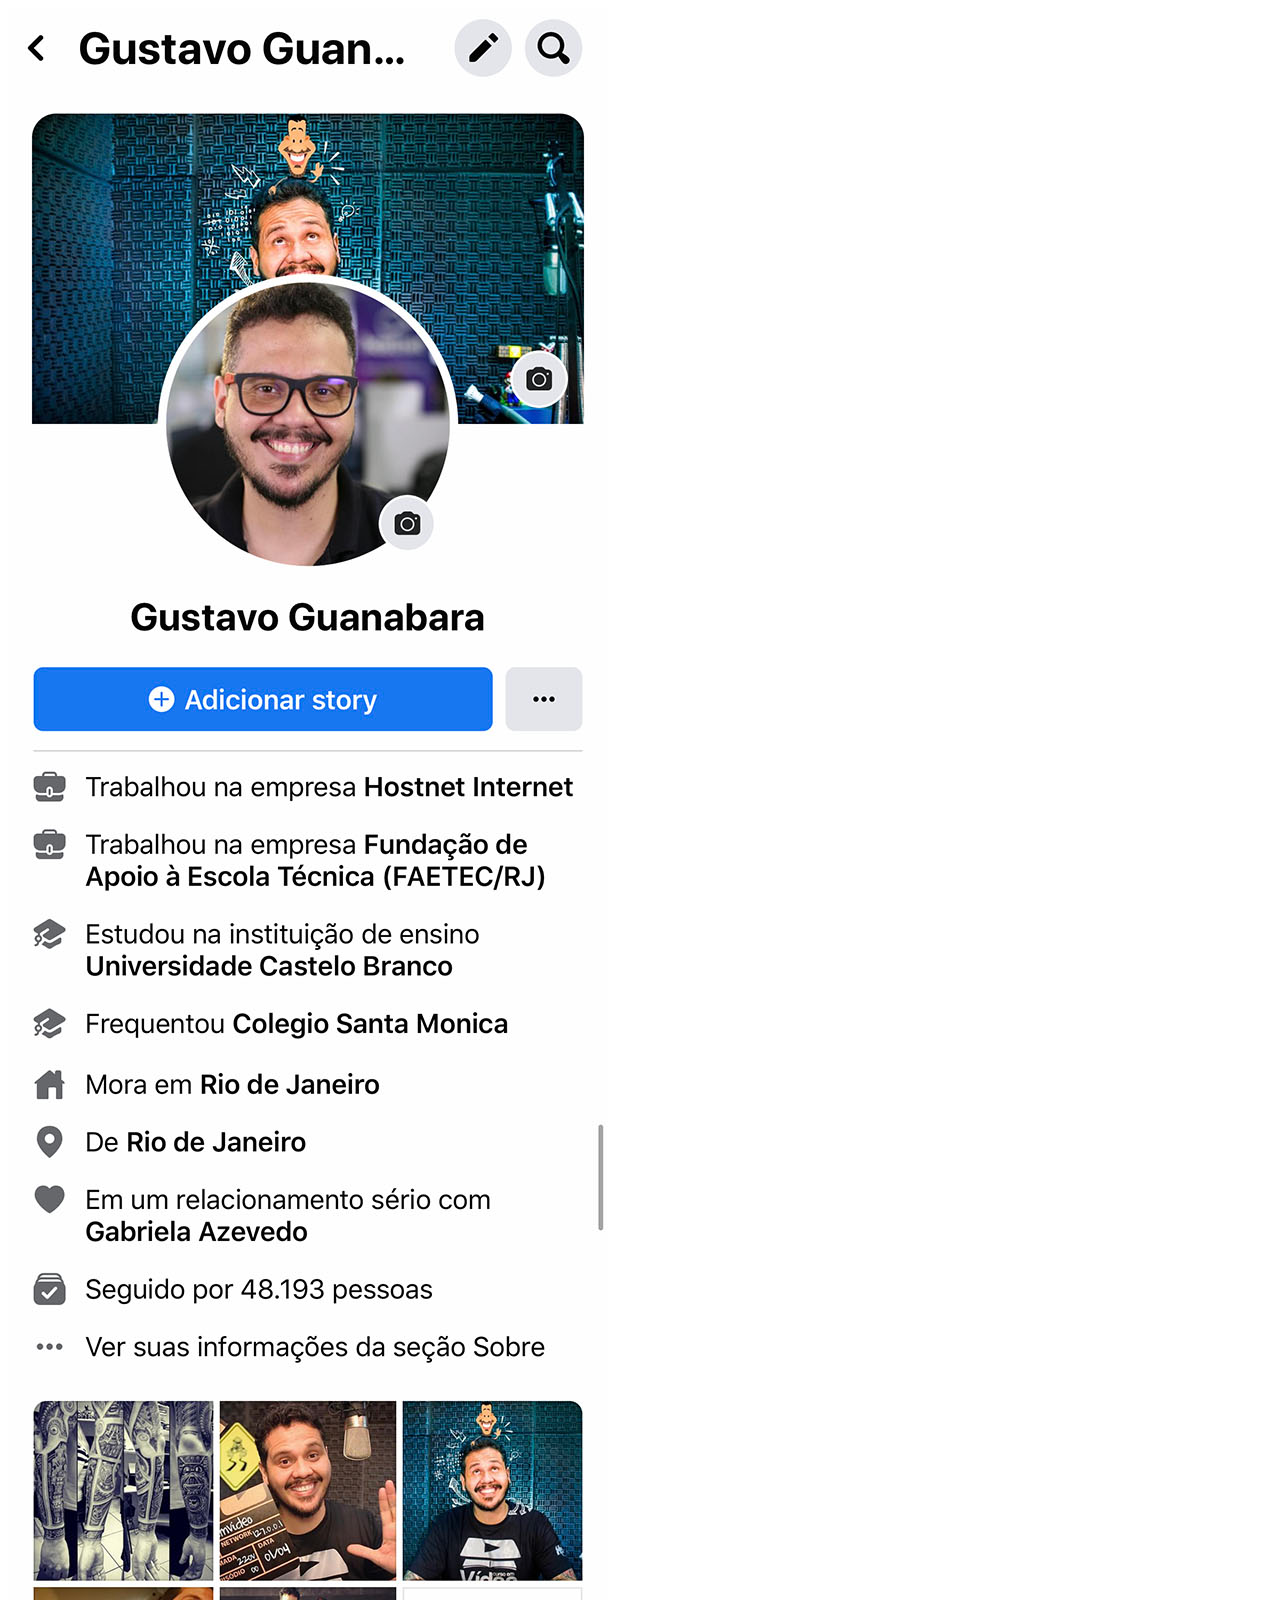
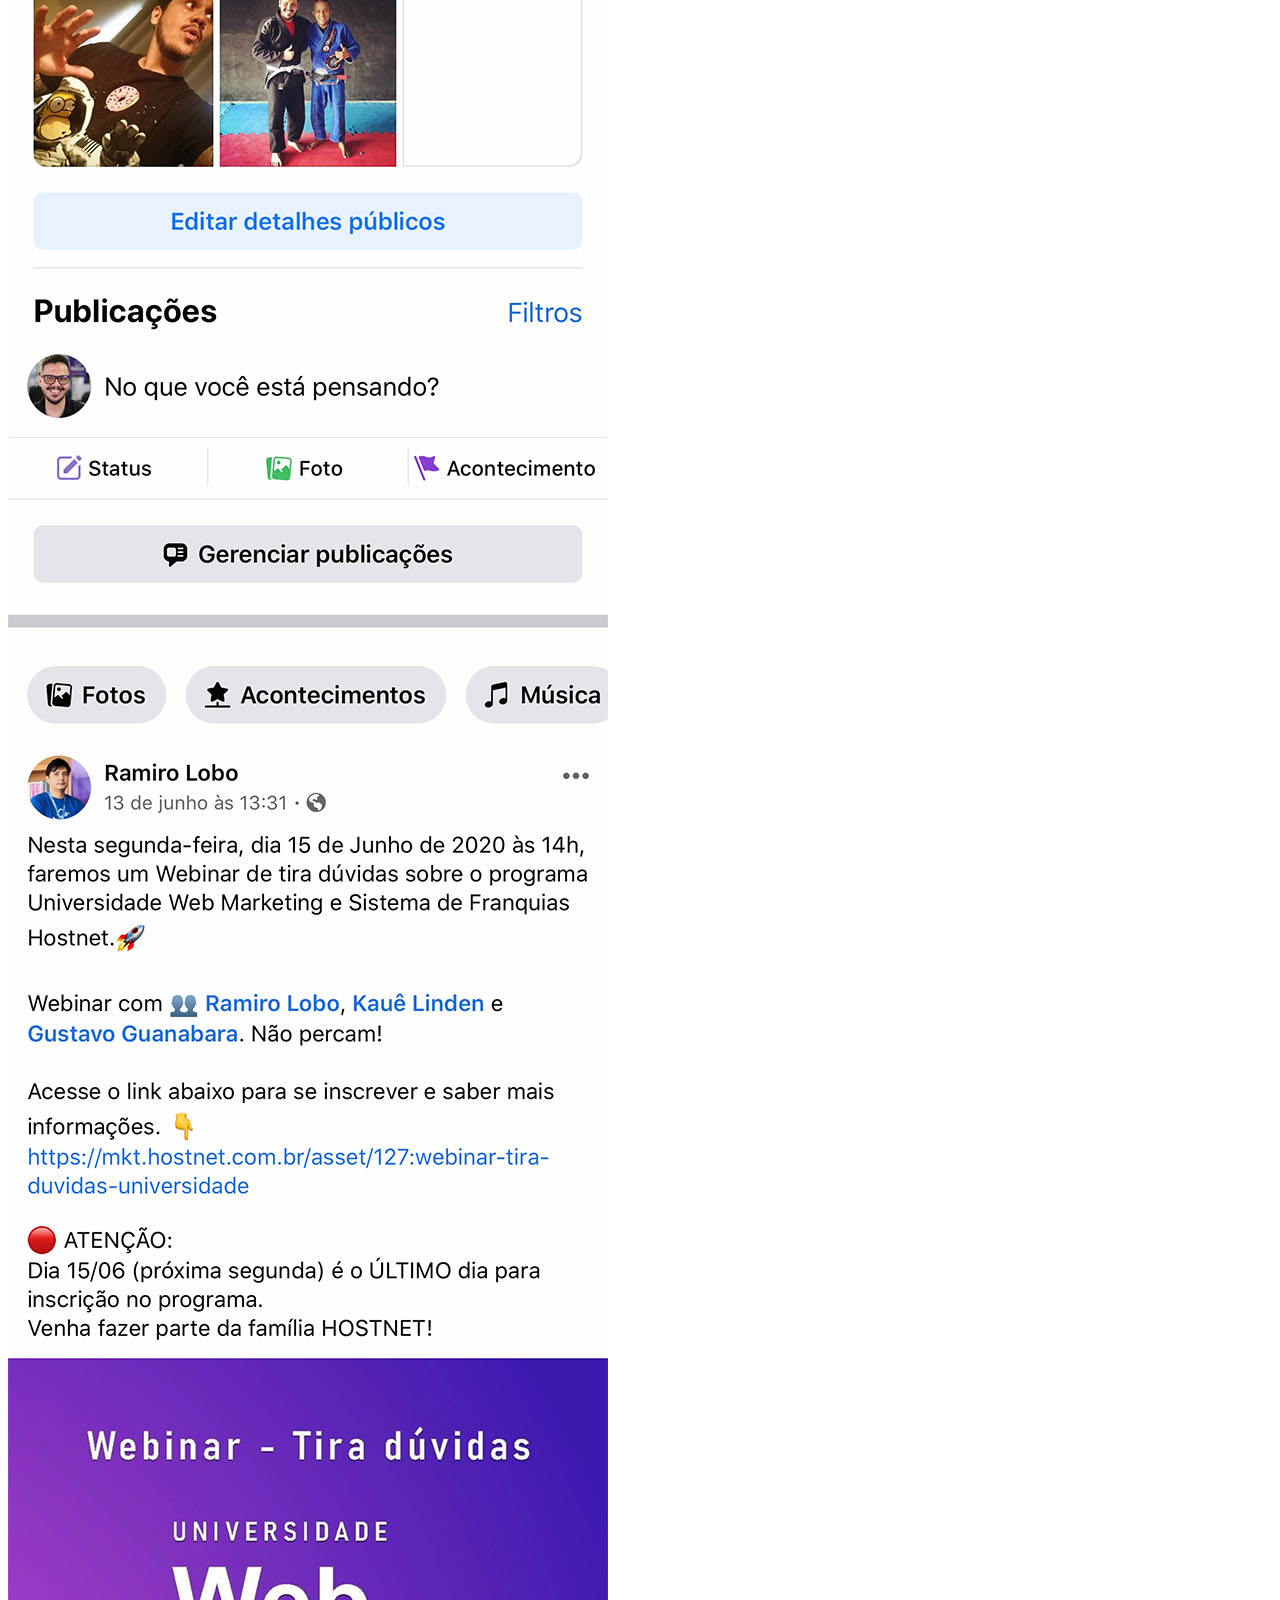
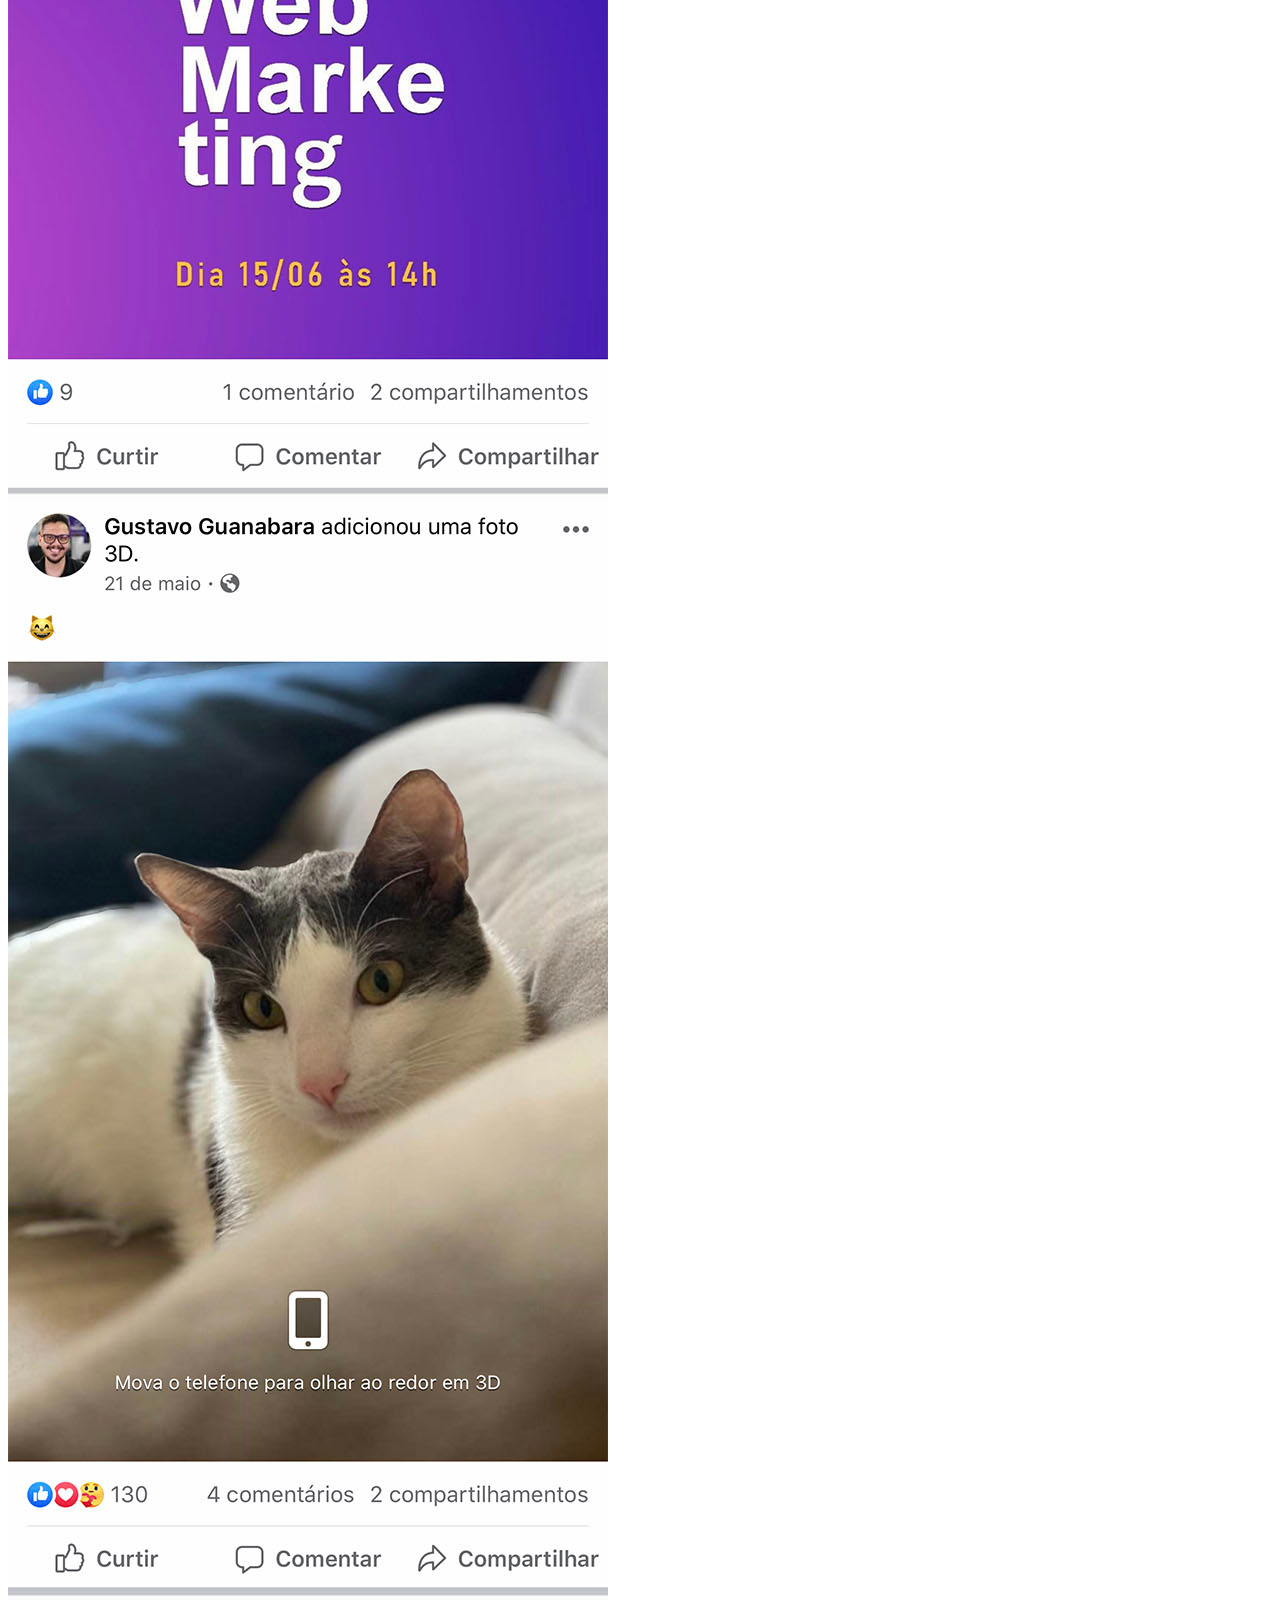
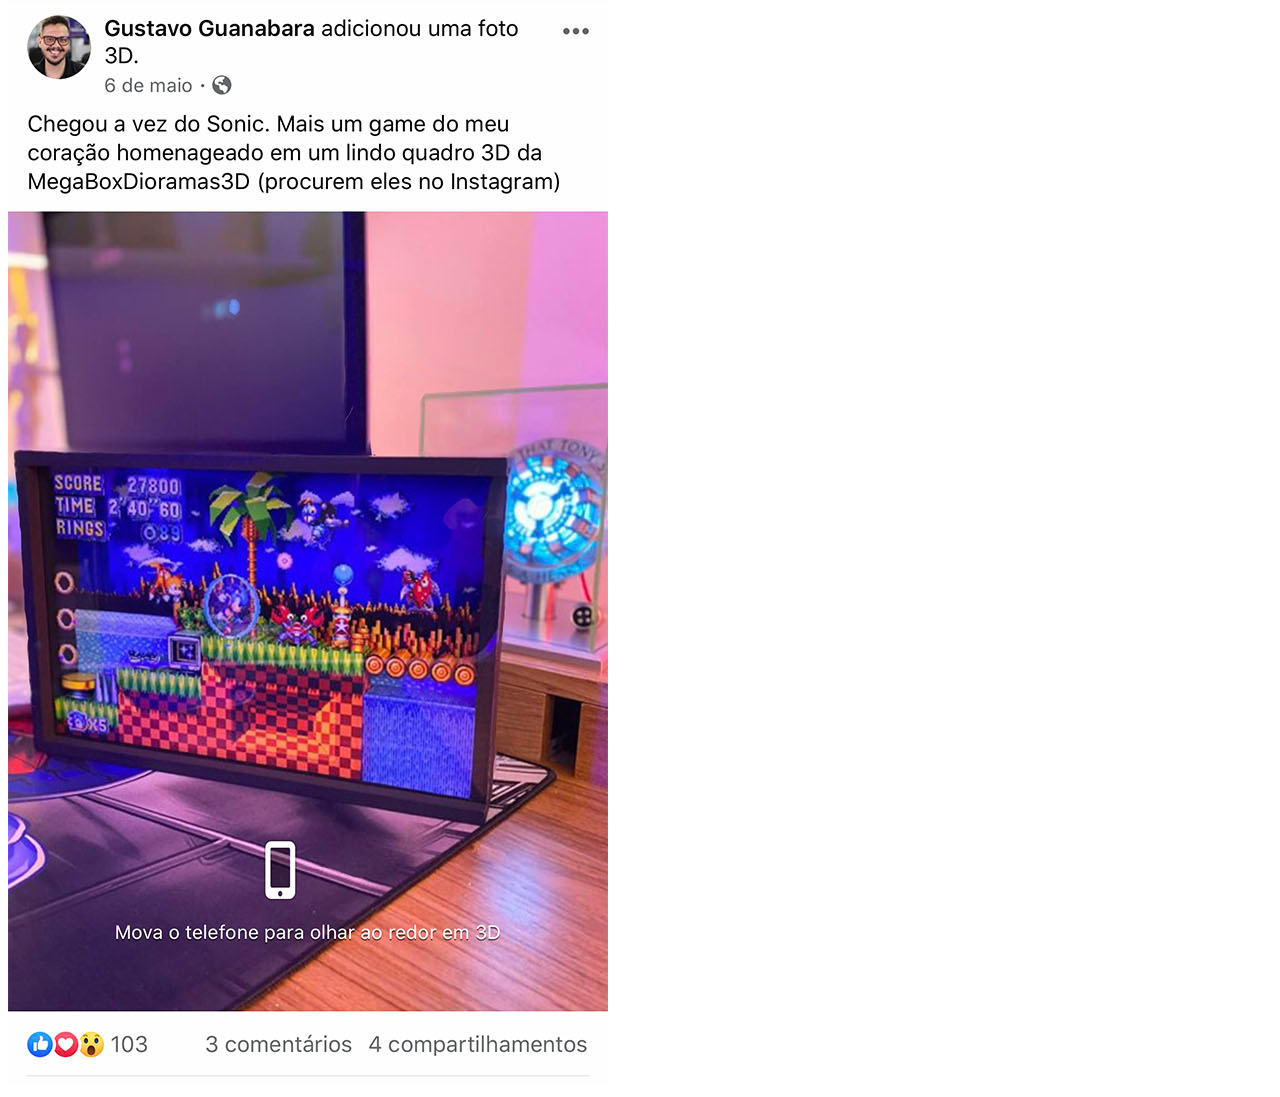
==== facebook.html @ 6608294c "continuando o projeto" ====
<!DOCTYPE html>
<html lang="pt-br">
<head>
    <meta charset="UTF-8">
    <meta name="viewport" content="width=device-width, initial-scale=1.0">
    <title>Facebook</title>
</head>
<body>
    <img src="imagens/tela-facebook.jpg" alt="Facebook">
    <a href=""></a>
</body>
</html>
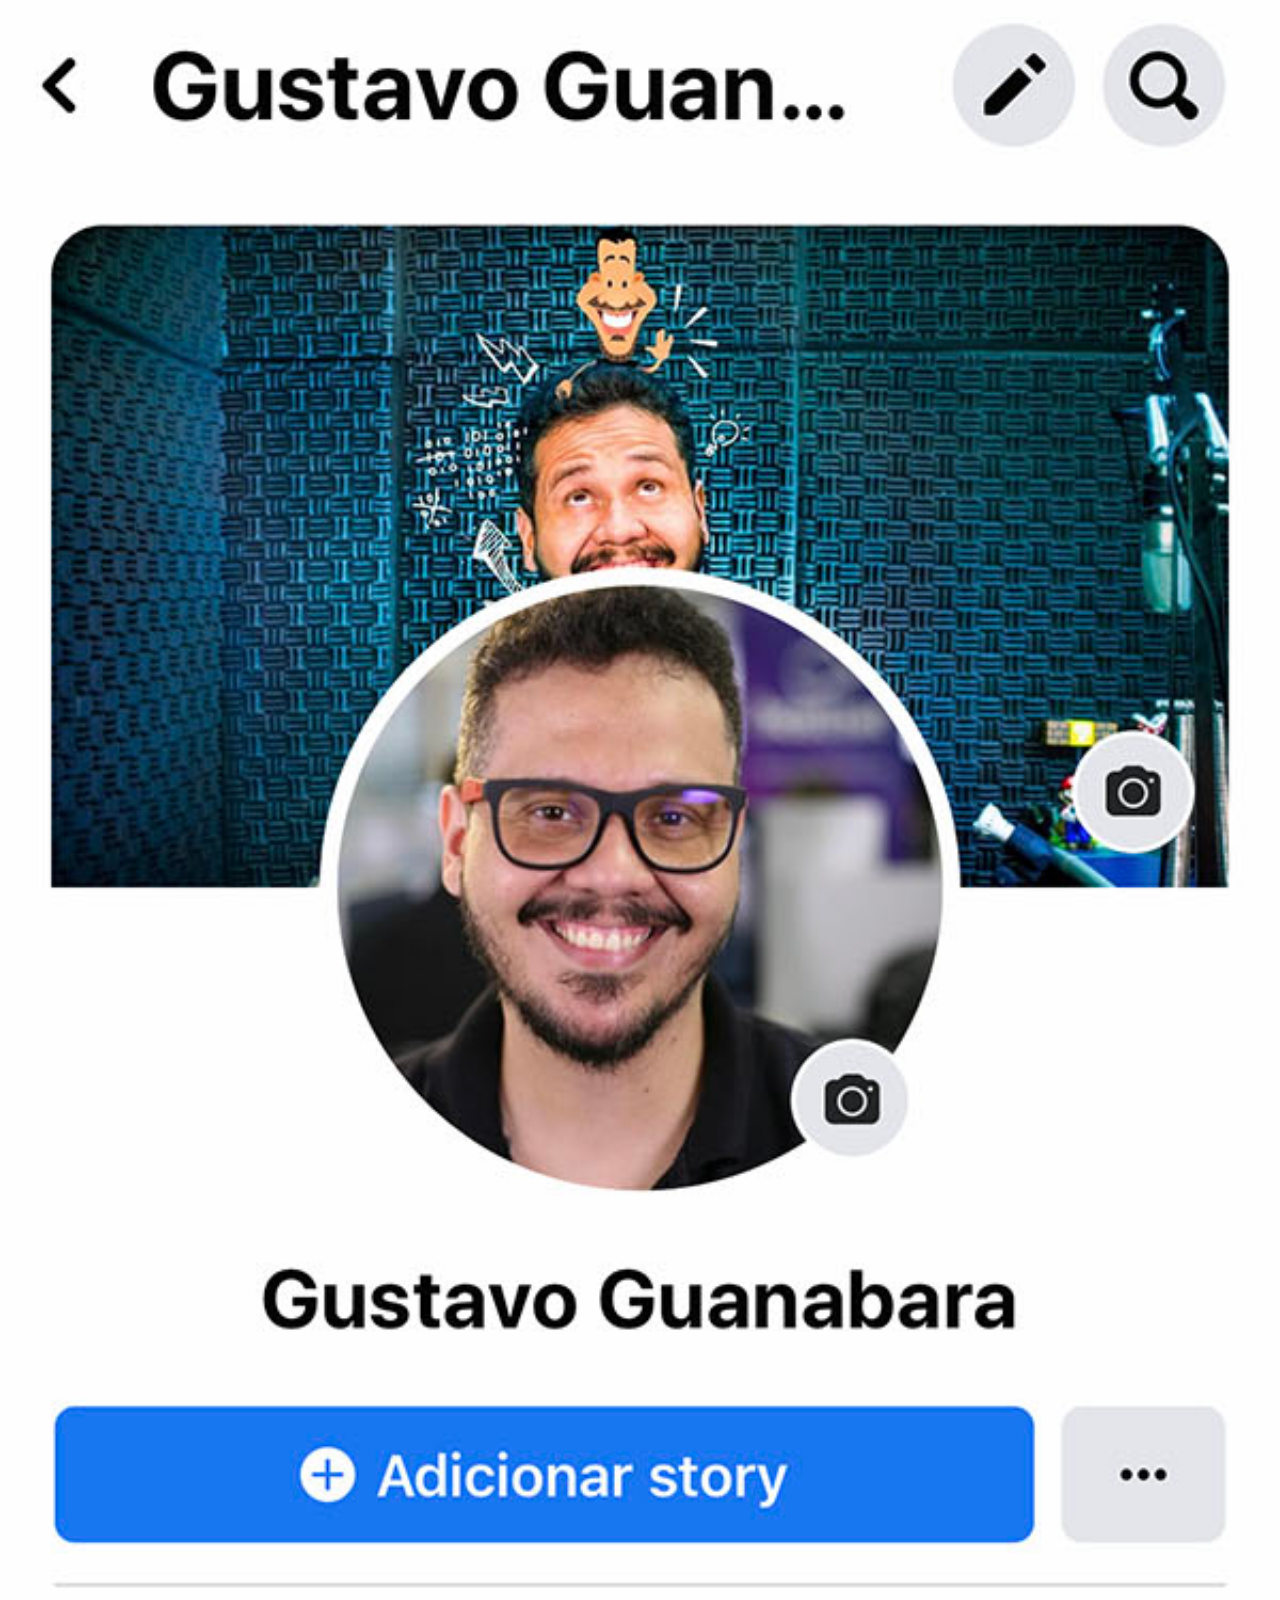
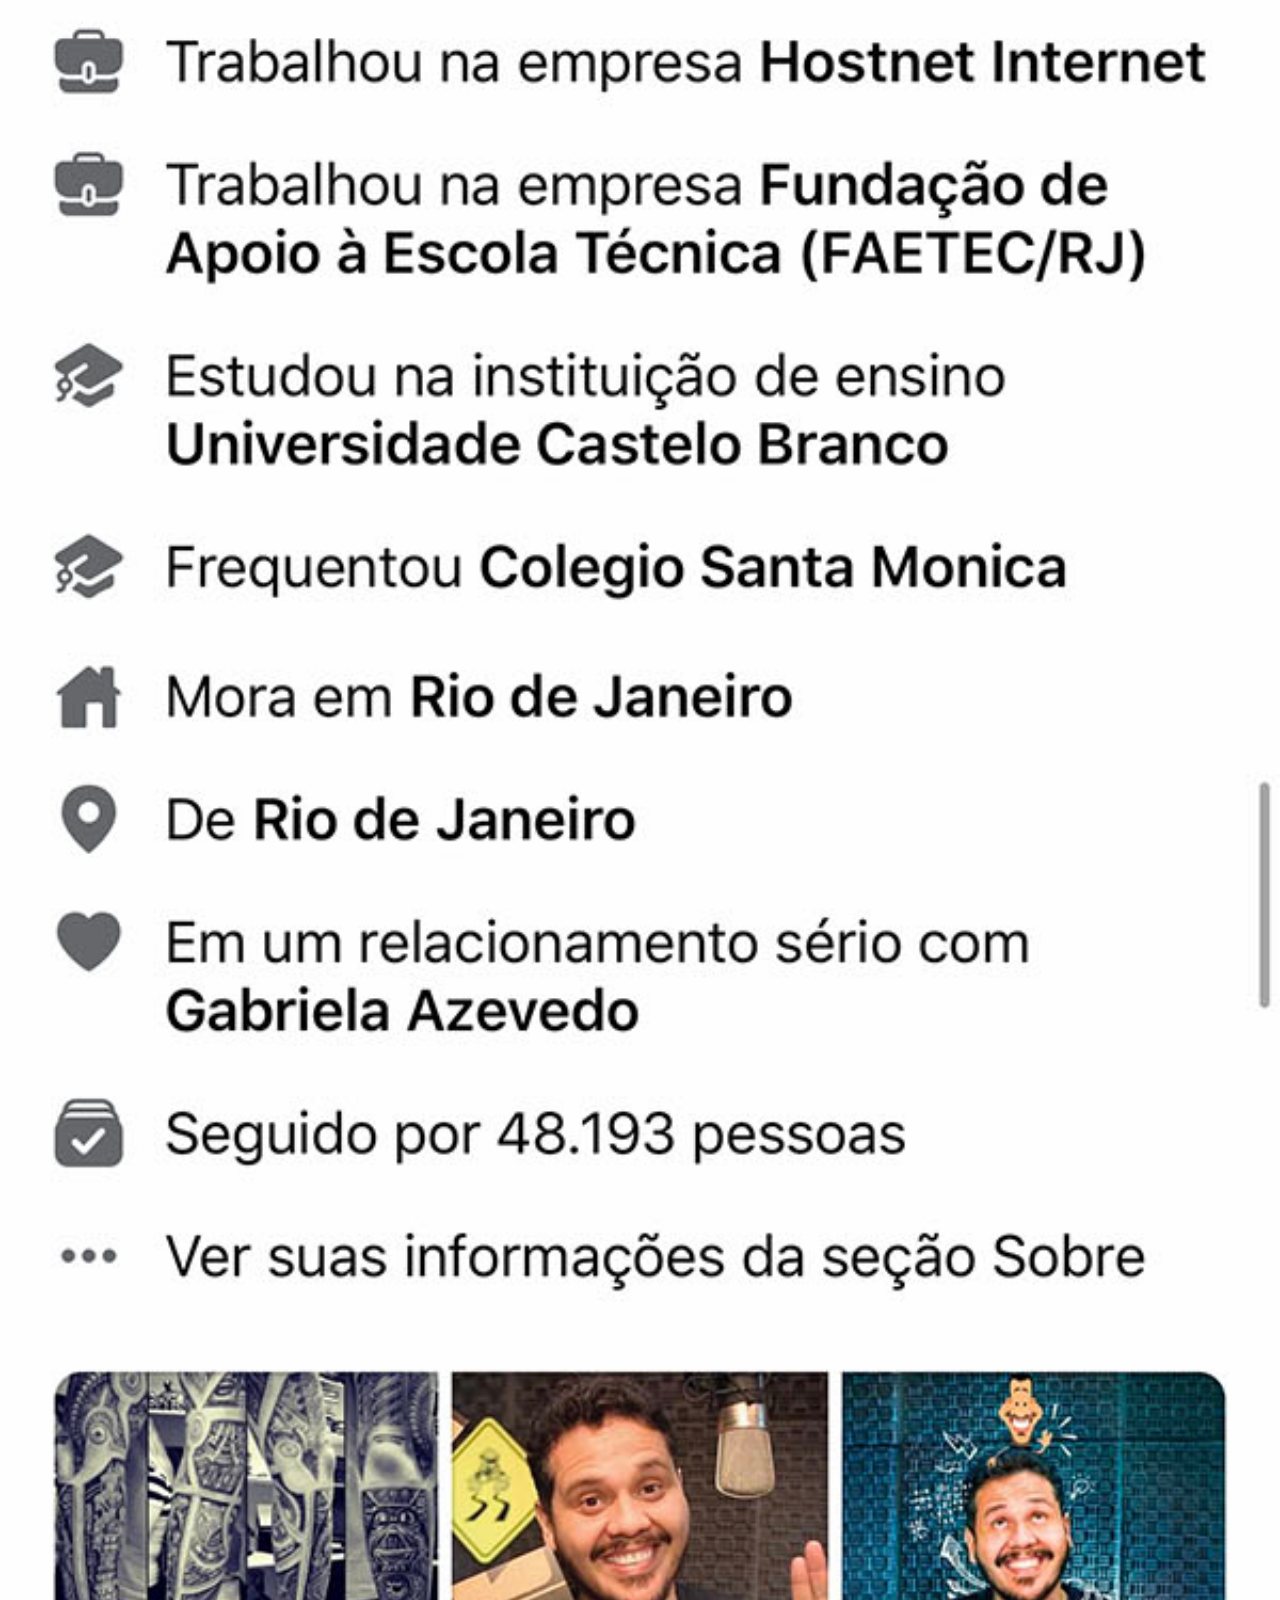
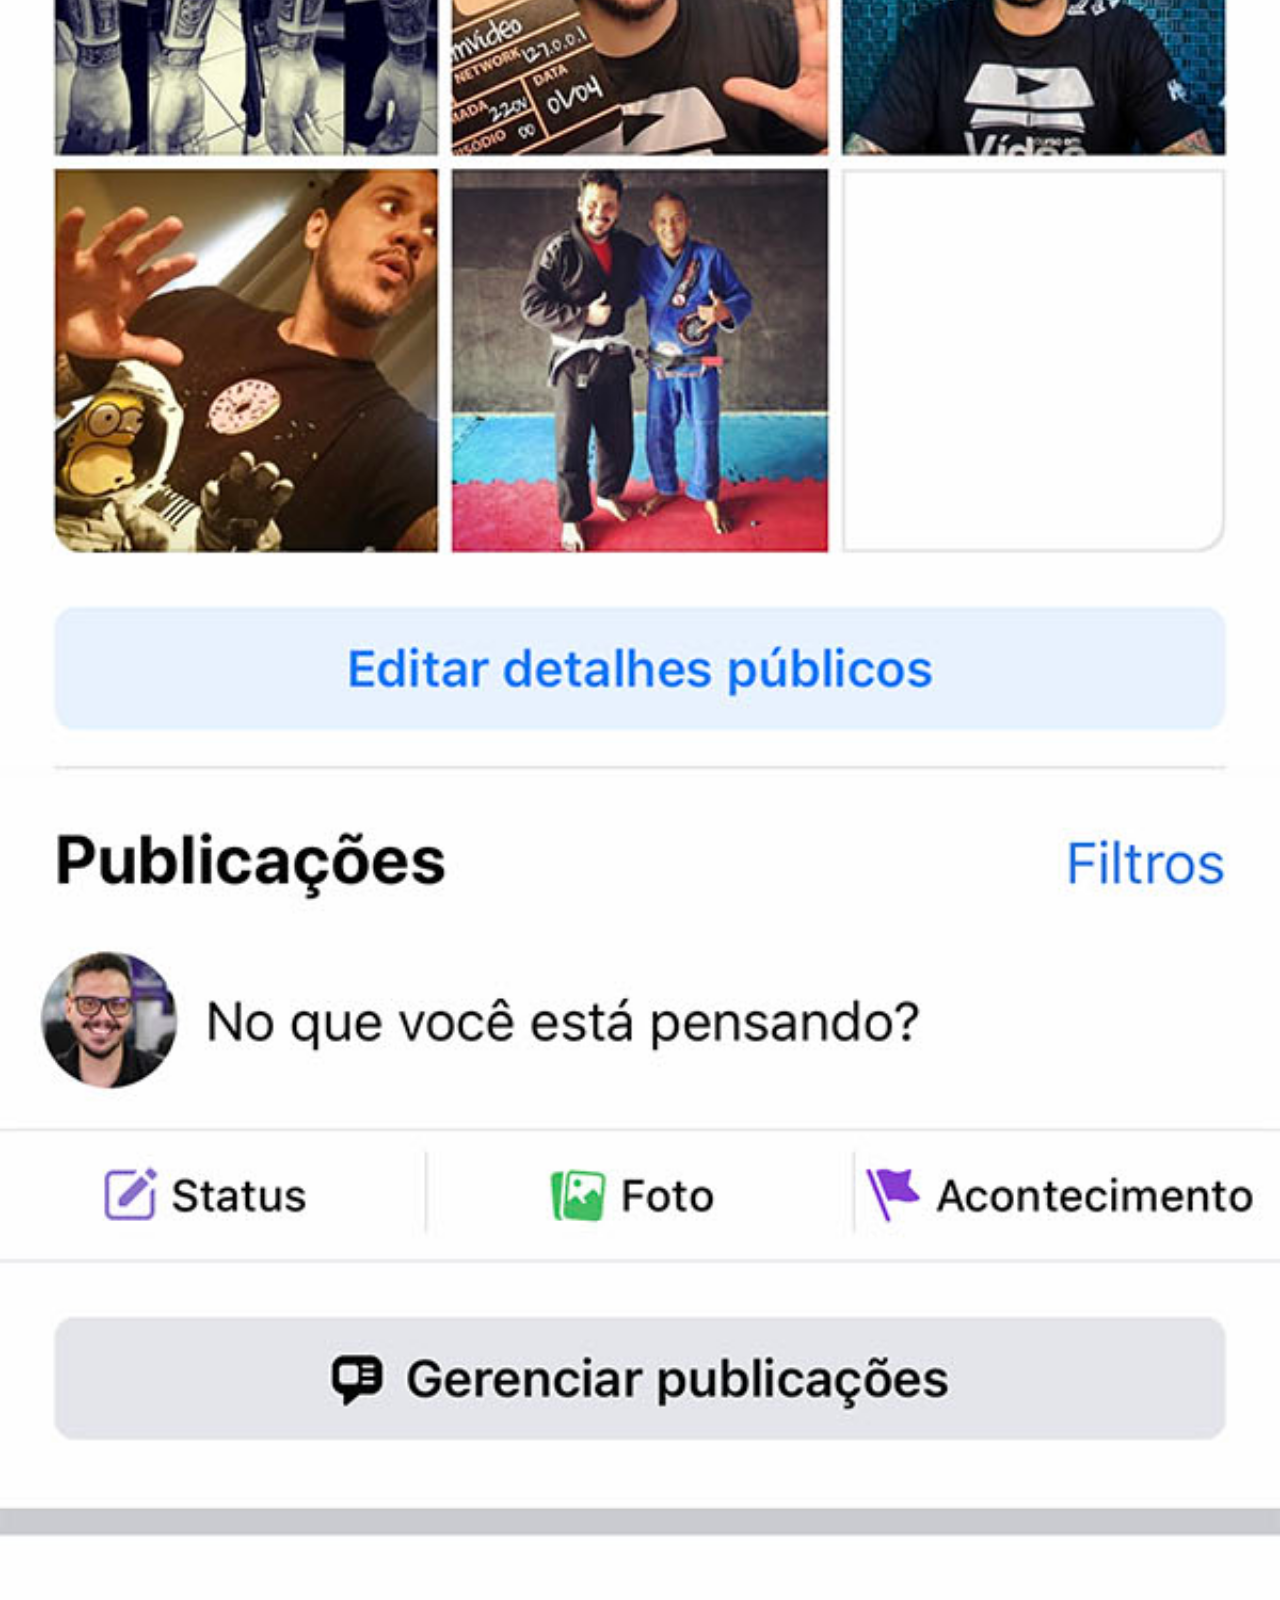
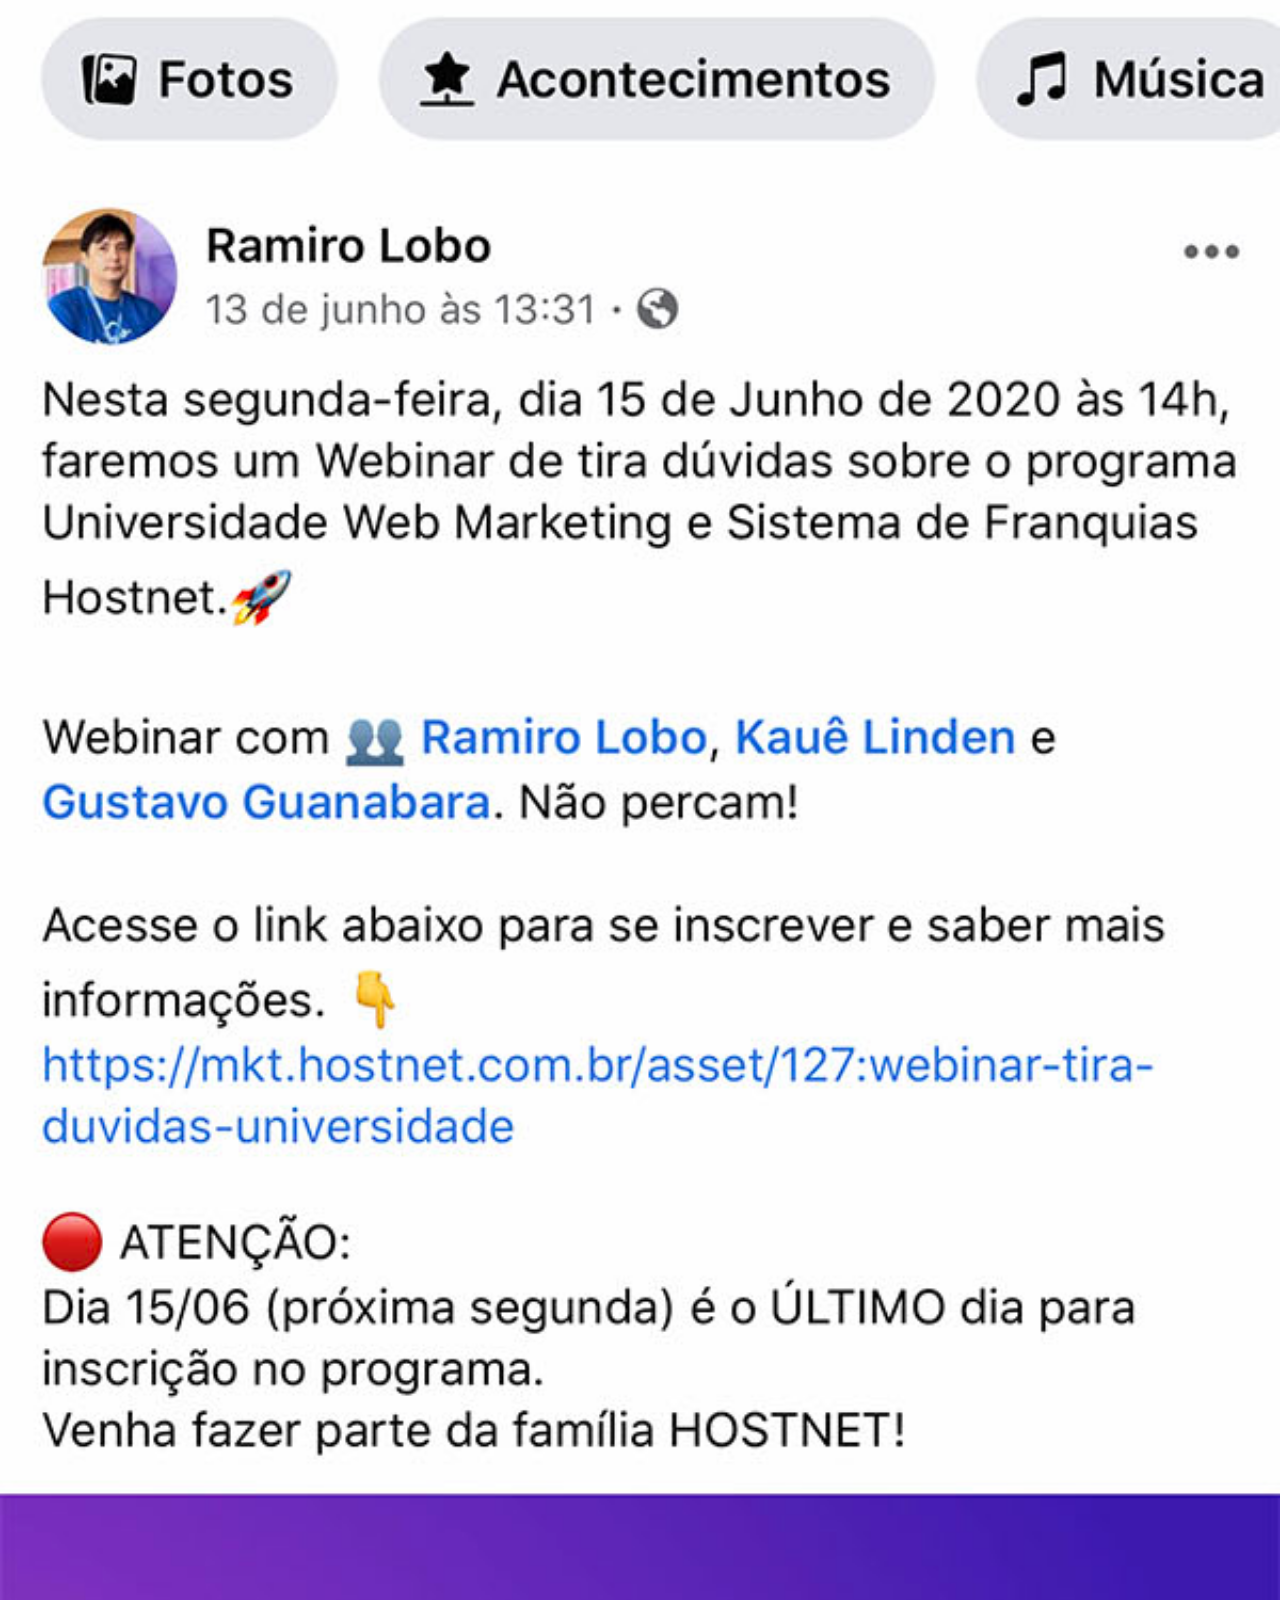
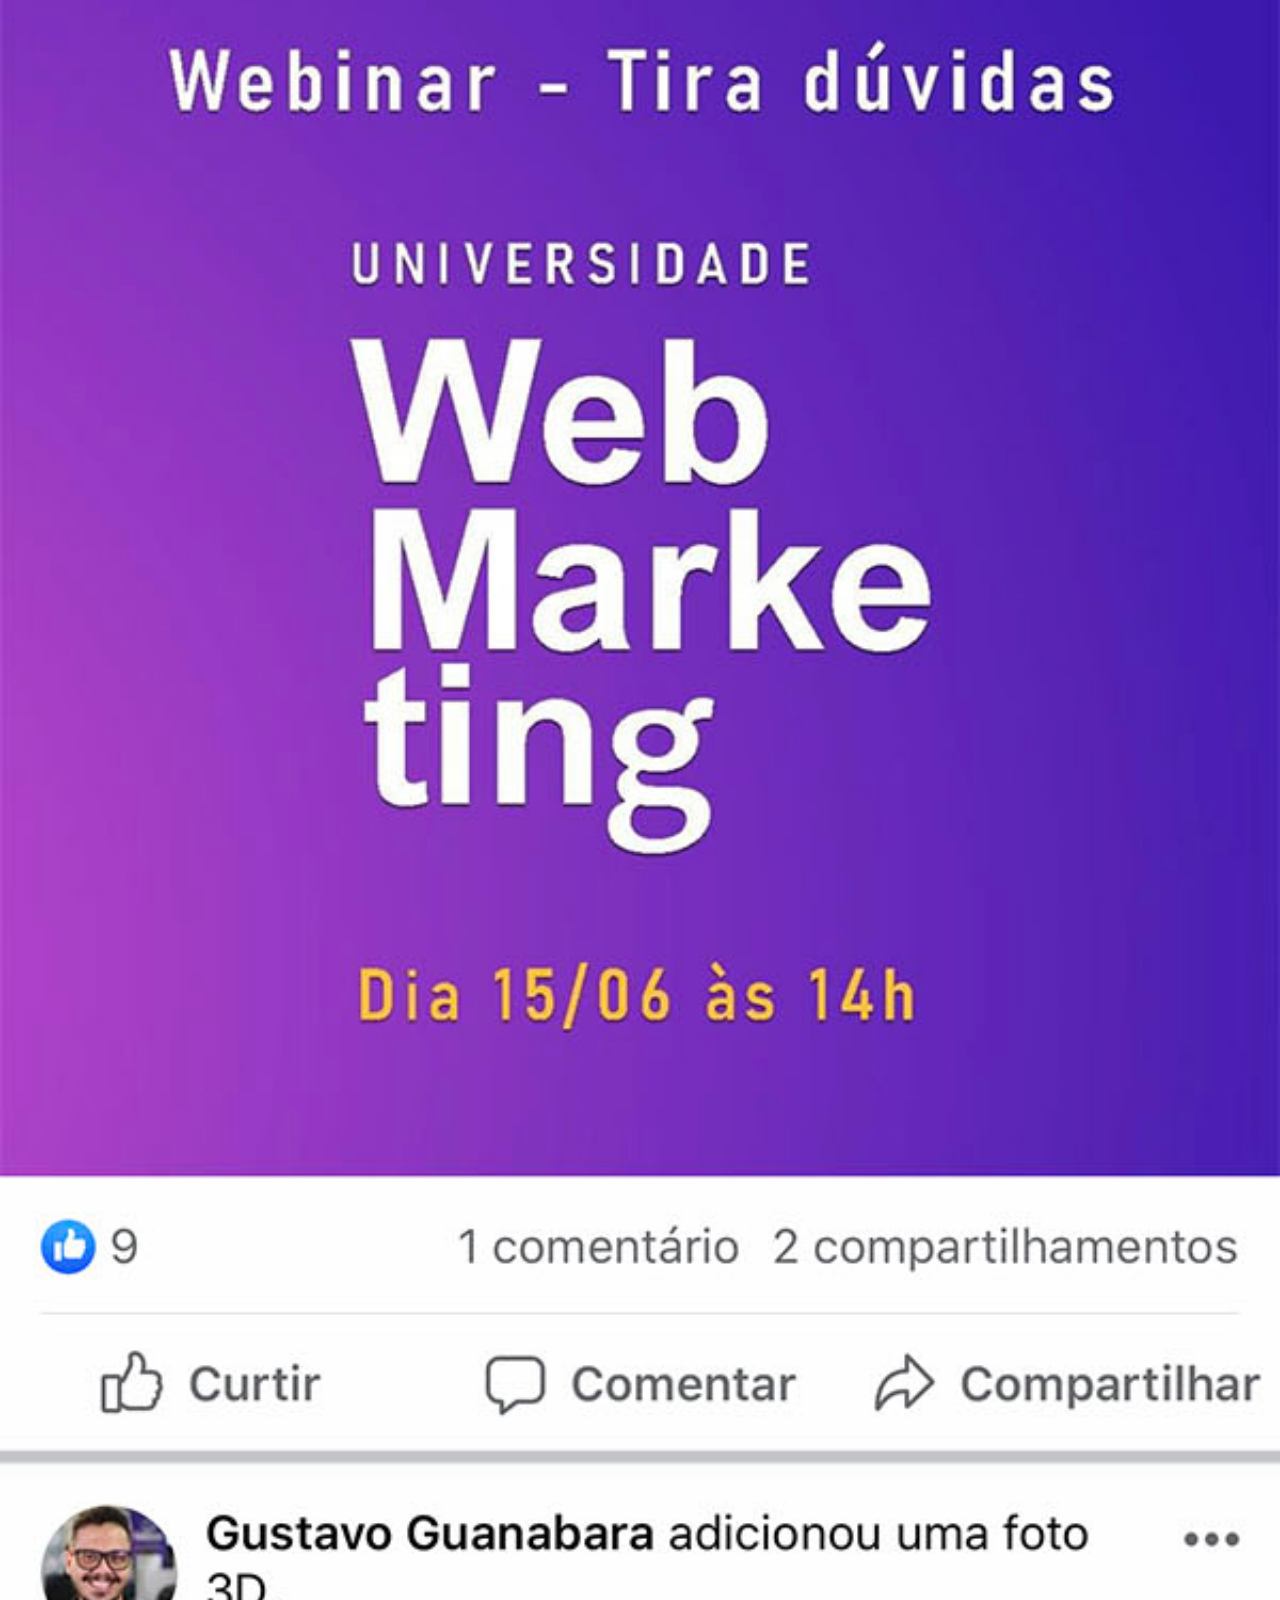
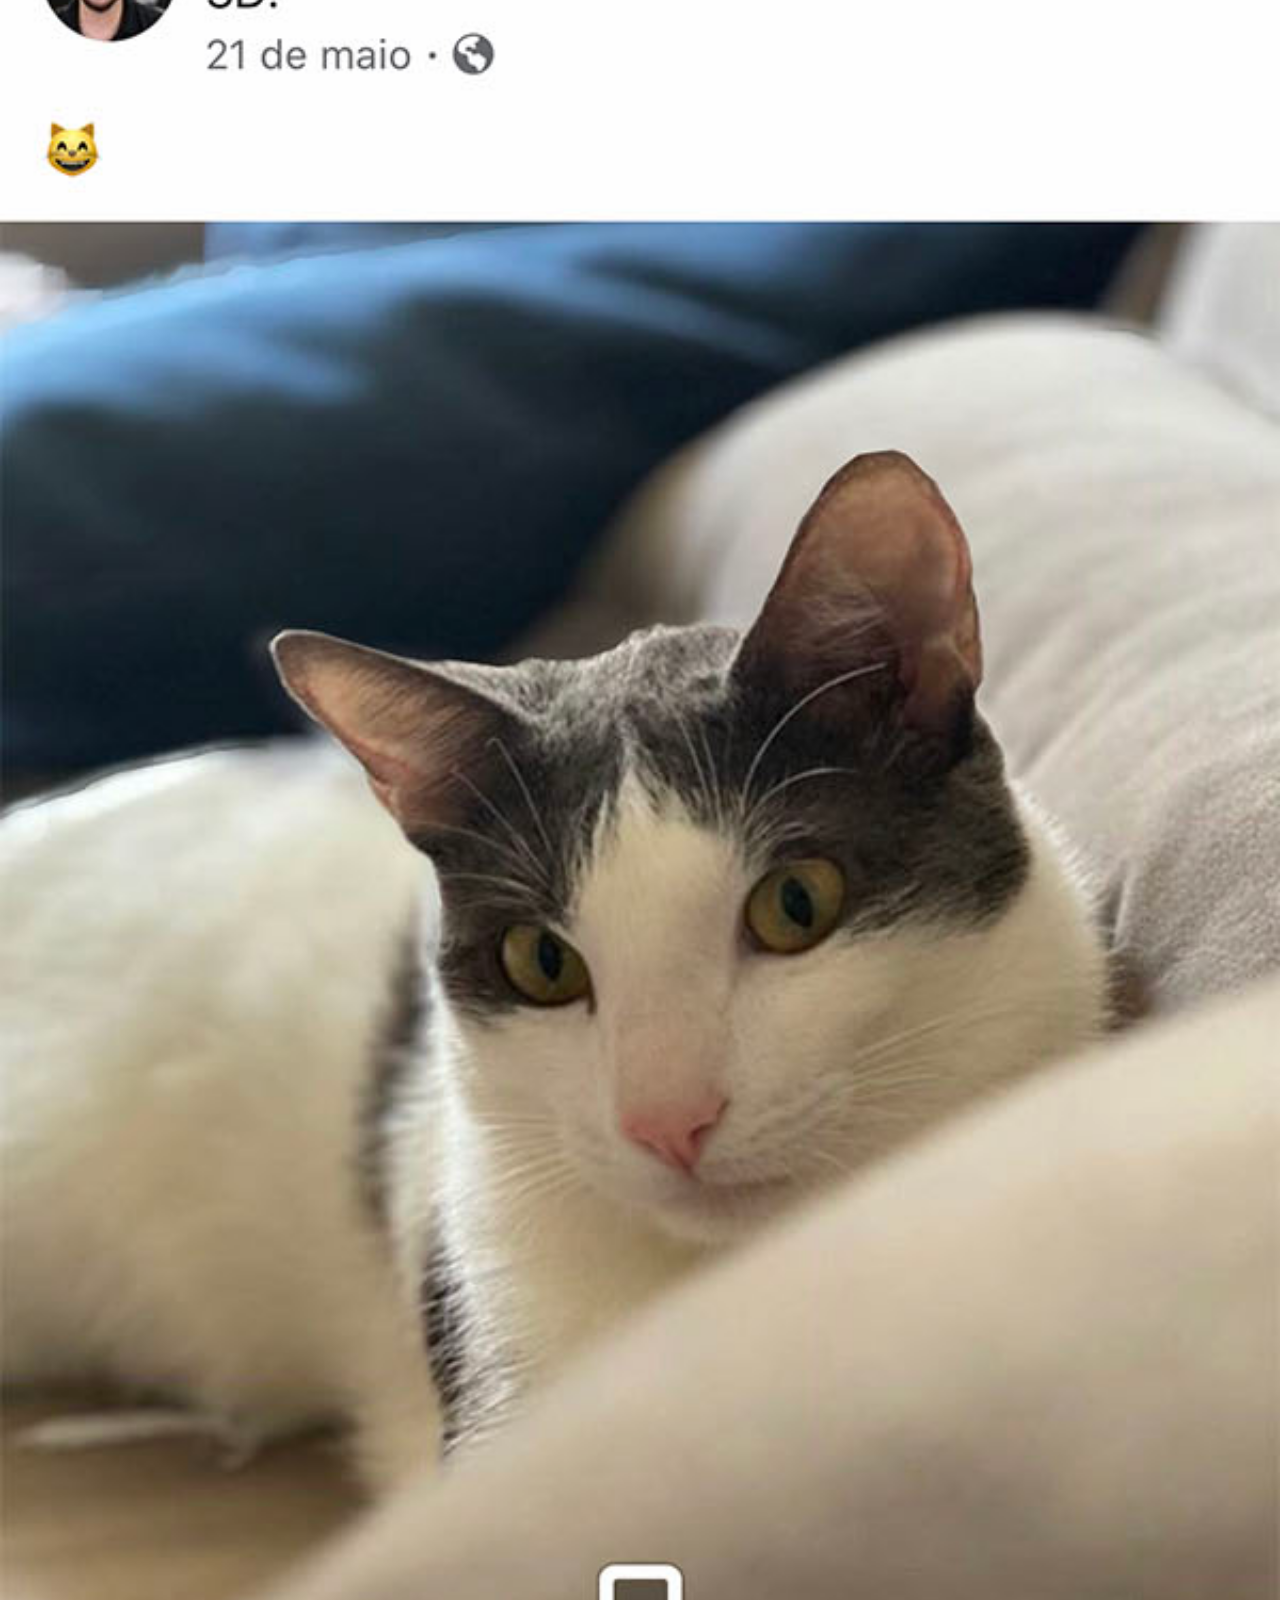
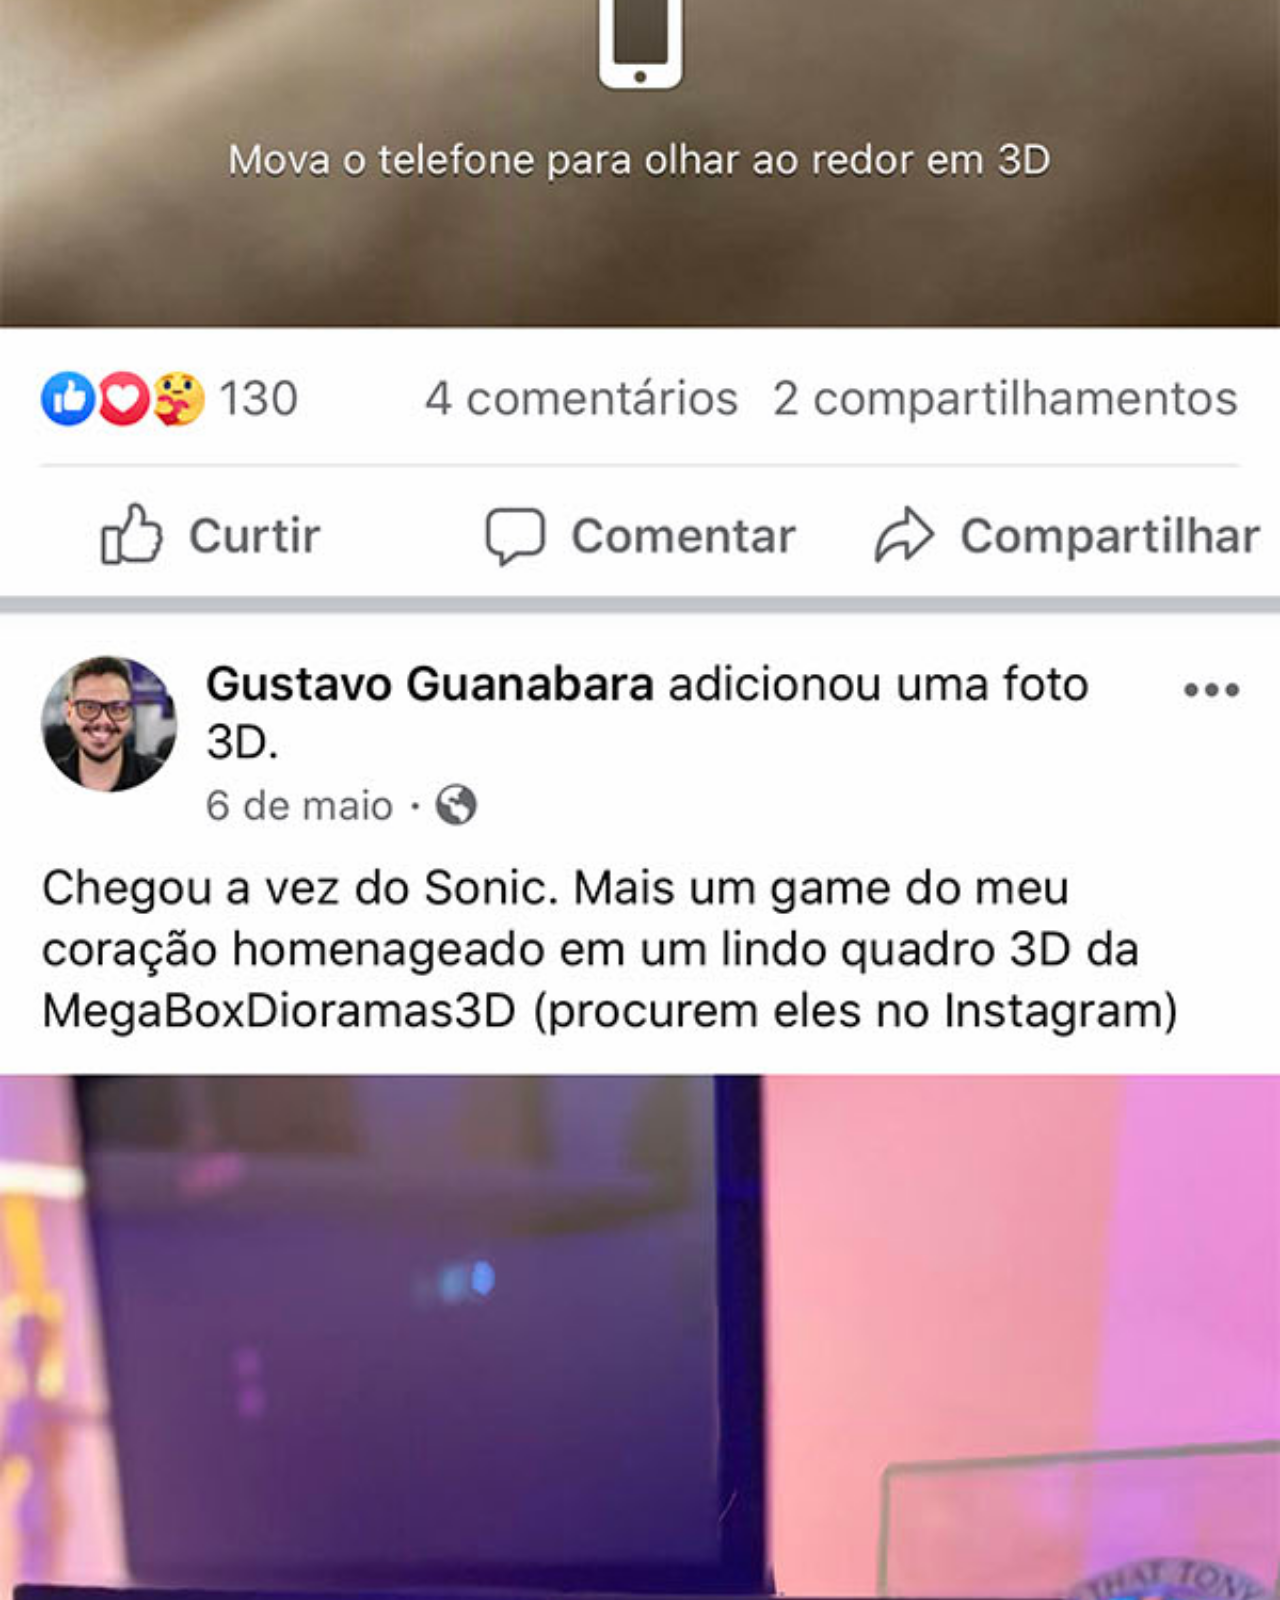
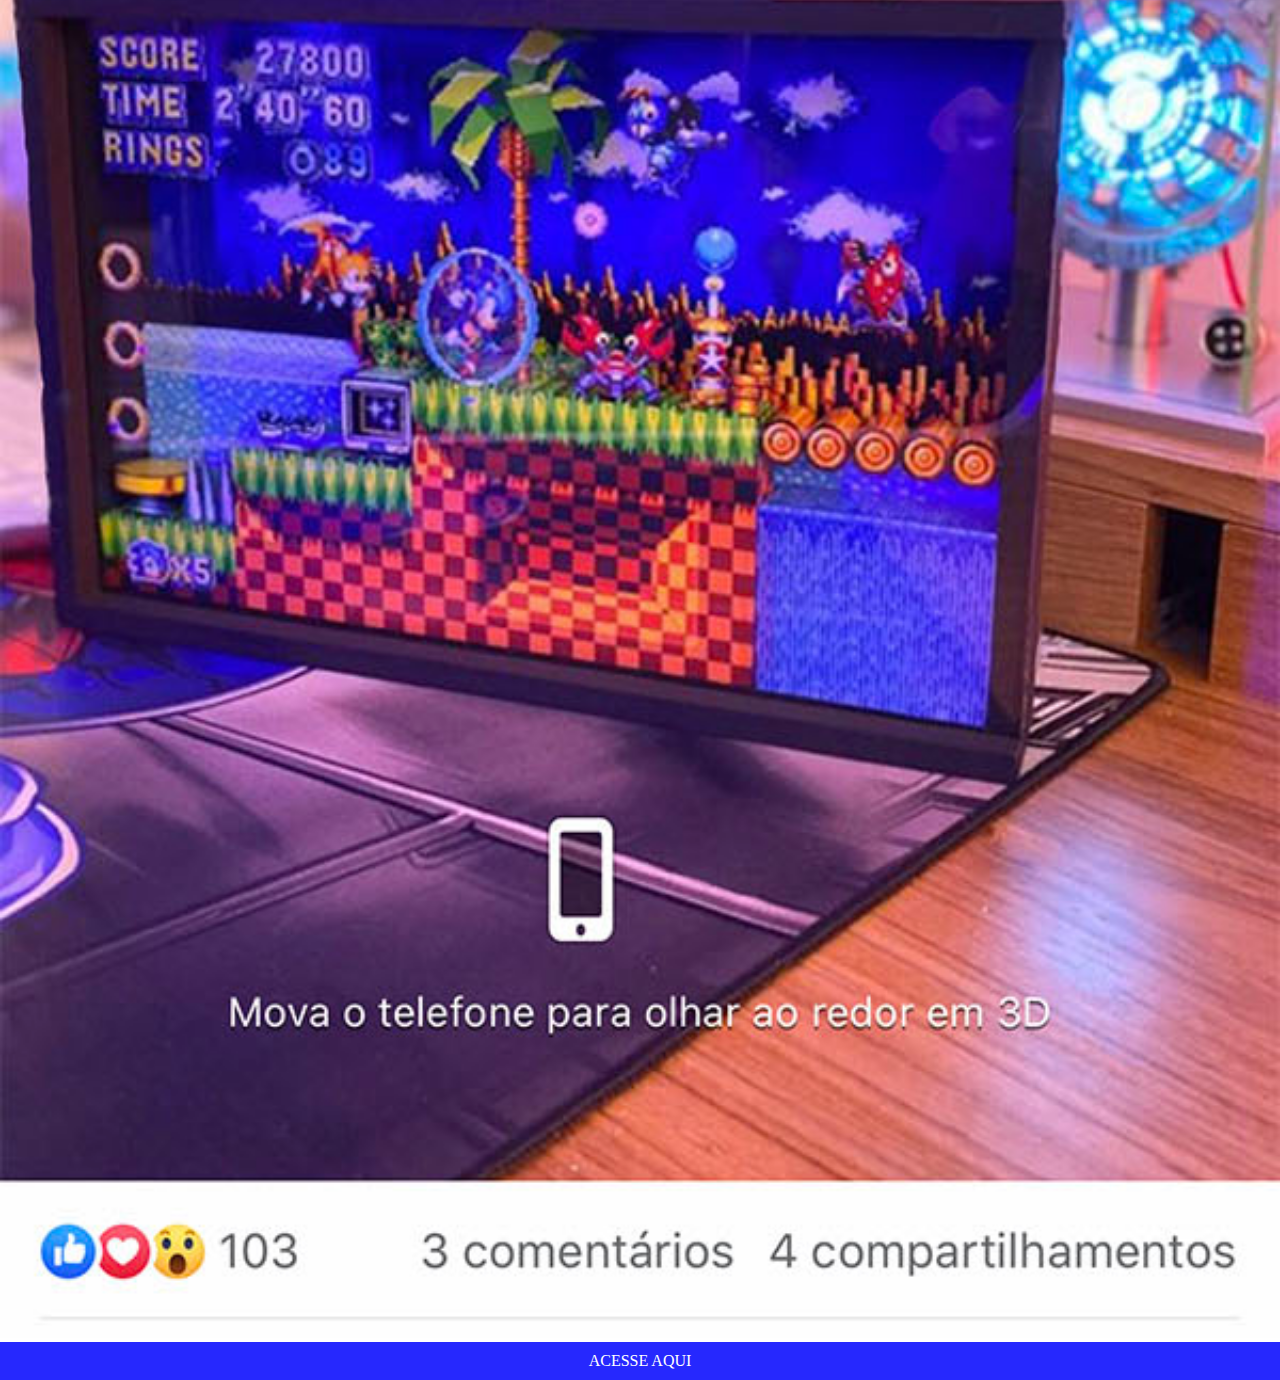
==== commit 1d576b5c: "continuando o projeto" ====
--- a/facebook.html
+++ b/facebook.html
@@ -4,9 +4,10 @@
     <meta charset="UTF-8">
     <meta name="viewport" content="width=device-width, initial-scale=1.0">
     <title>Facebook</title>
+    <link rel="stylesheet" href="redesocial.css">
 </head>
 <body>
     <img src="imagens/tela-facebook.jpg" alt="Facebook">
-    <a href=""></a>
+    <a href="https://www.facebook.com/gustavoguanabara/?locale=pt_BR" target="_blank">ACESSE AQUI</a>
 </body>
 </html>--- a/redesocial.css
+++ b/redesocial.css
@@ -0,0 +1,29 @@
+@charset "UTF-8";
+
+* {
+    margin: 0px;
+    padding: 0px;
+    font-family: fantasy;
+}
+
+::-webkit-scrollbar {
+    width: 0px;
+    height: 0px;
+}
+
+img {
+    width: 100vw;
+}
+
+a {
+    display: block;
+    background-color: #2628fe;
+    color: white;
+    padding: 10px;
+    text-align: center;
+    text-decoration: none;
+}
+
+a:hover {
+    background-color: navy;
+}